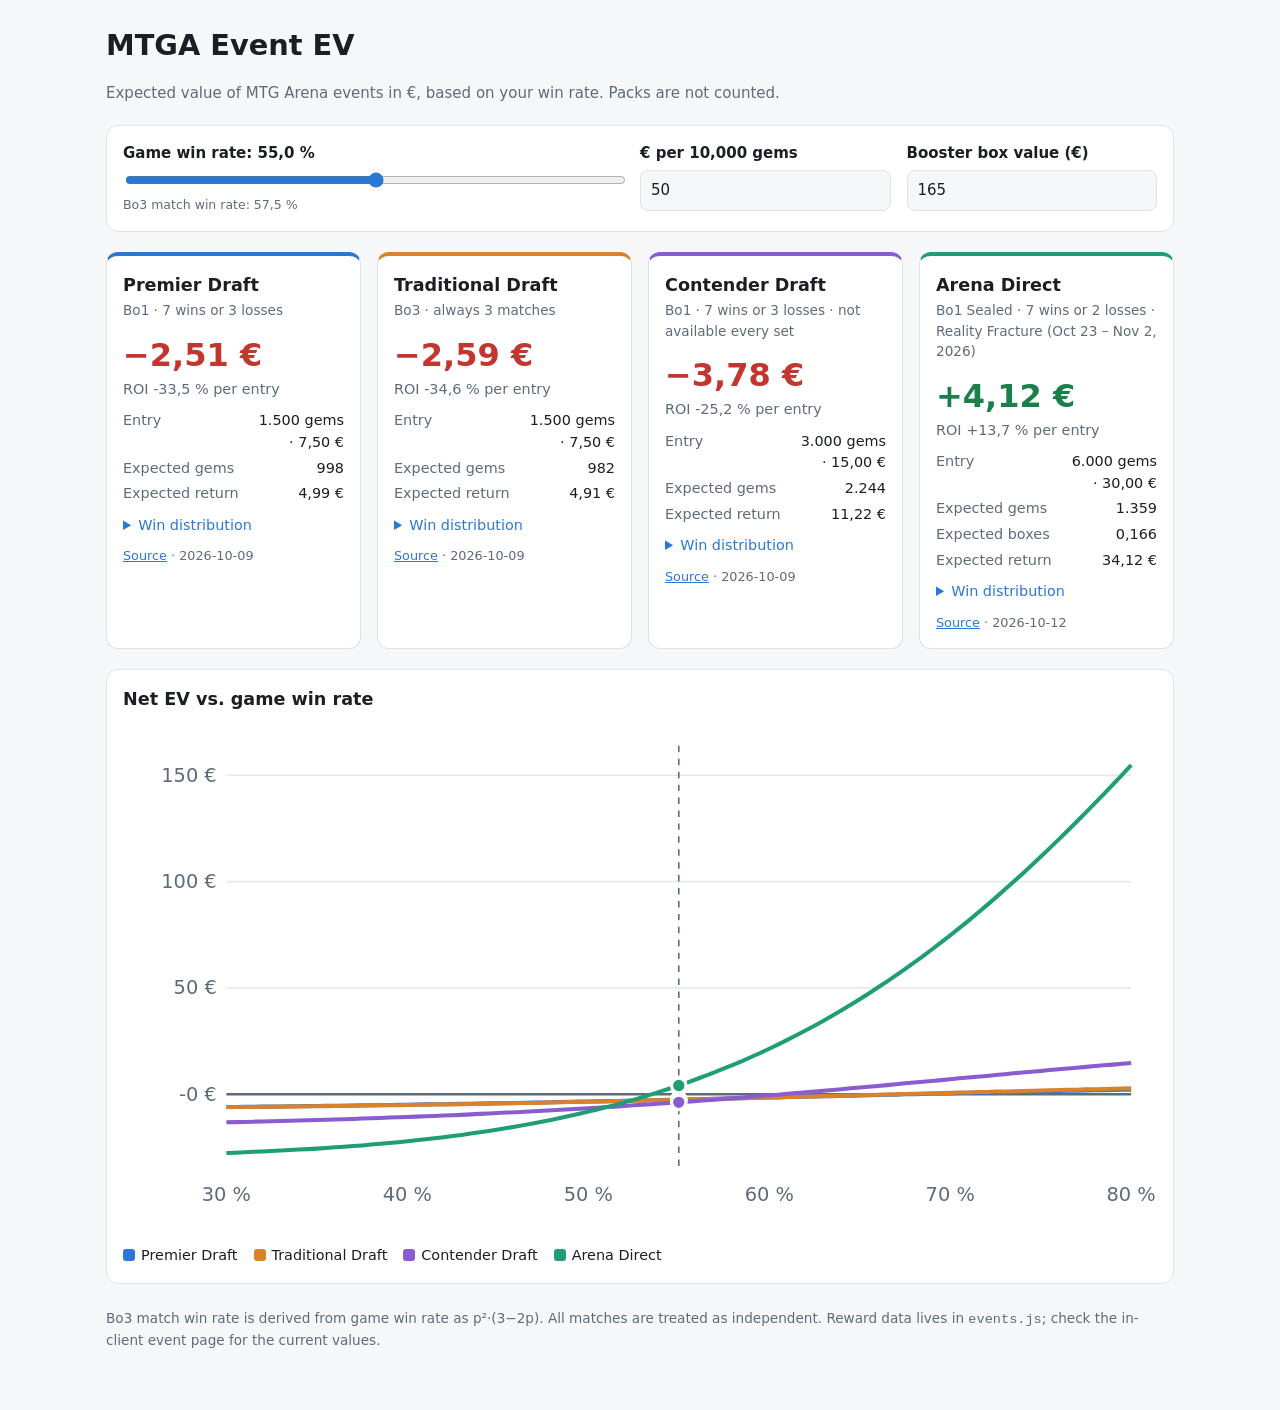
==== public/index.html @ d2ca75b6 "Add MTGA event EV calculator Static site computing expected value in EUR of Premier, Traditional, Co" ====
<!doctype html>
<html lang="en">
<head>
  <meta charset="utf-8">
  <meta name="viewport" content="width=device-width, initial-scale=1">
  <title>MTGA Event EV</title>
  <meta name="description" content="Expected value in € of MTG Arena events (Premier, Traditional, Contender Draft, Arena Direct) at your win rate.">
  <link rel="stylesheet" href="style.css">
</head>
<body>
  <main>
    <header>
      <h1>MTGA Event EV</h1>
      <p class="sub">Expected value of MTG Arena events in €, based on your win rate. Packs are not counted.</p>
    </header>

    <section class="controls">
      <div class="control wide">
        <label for="winrate">Game win rate: <strong id="winrate-out">55%</strong></label>
        <input type="range" id="winrate" min="30" max="80" step="0.5" value="55">
        <small id="bo3-out">Bo3 match win rate: –</small>
      </div>
      <div class="control">
        <label for="gemprice">€ per 10,000 gems</label>
        <input type="number" id="gemprice" min="0" step="0.01" value="50">
      </div>
      <div class="control">
        <label for="boxprice">Booster box value (€)</label>
        <input type="number" id="boxprice" min="0" step="1" value="165">
      </div>
    </section>

    <section id="cards" class="cards"></section>

    <section class="chart-wrap">
      <h2>Net EV vs. game win rate</h2>
      <div id="chart"></div>
      <div id="legend" class="legend"></div>
    </section>

    <footer>
      <p>Bo3 match win rate is derived from game win rate as p²·(3−2p). All matches are treated as independent. Reward data lives in <code>events.js</code>; check the in-client event page for the current values.</p>
    </footer>
  </main>
  <script src="events.js"></script>
  <script src="app.js"></script>
</body>
</html>
---- public/style.css ----
:root {
  --bg: #f6f7f9;
  --surface: #ffffff;
  --text: #1b1f24;
  --muted: #5f6b7a;
  --border: #dde2e8;
  --pos: #1a7f4b;
  --neg: #c2362f;
  --grid: #e6e9ee;
  --accent-ui: #2a78d6;
  color-scheme: light;
}
@media (prefers-color-scheme: dark) {
  :root {
    --bg: #12151a;
    --surface: #1b2027;
    --text: #e7eaee;
    --muted: #9aa5b3;
    --border: #2c333d;
    --pos: #4cc98a;
    --neg: #f0716a;
    --grid: #2a3039;
    --accent-ui: #5a9ff0;
    color-scheme: dark;
  }
}

* { box-sizing: border-box; }
body {
  margin: 0;
  background: var(--bg);
  color: var(--text);
  font: 15px/1.5 system-ui, -apple-system, "Segoe UI", Roboto, sans-serif;
}
main { max-width: 1100px; margin: 0 auto; padding: 24px 16px 48px; }
h1 { margin: 0 0 4px; font-size: 1.8rem; }
h2 { margin: 0; font-size: 1.1rem; }
.sub, .note, .roi, .src, footer, small { color: var(--muted); }
a { color: var(--accent-ui); }

.controls {
  display: grid;
  grid-template-columns: 2fr 1fr 1fr;
  gap: 16px;
  margin: 20px 0;
  padding: 16px;
  background: var(--surface);
  border: 1px solid var(--border);
  border-radius: 12px;
}
.control { display: flex; flex-direction: column; gap: 6px; }
.control label { font-weight: 600; }
.control input[type="number"] {
  padding: 8px 10px;
  font: inherit;
  color: var(--text);
  background: var(--bg);
  border: 1px solid var(--border);
  border-radius: 8px;
}
input[type="range"] { width: 100%; accent-color: var(--accent-ui); }

.cards {
  display: grid;
  grid-template-columns: repeat(auto-fill, minmax(240px, 1fr));
  gap: 16px;
}
.card {
  background: var(--surface);
  border: 1px solid var(--border);
  border-top: 4px solid var(--accent);
  border-radius: 12px;
  padding: 16px;
}
.note { margin: 2px 0 10px; font-size: 0.85rem; }
.net { font-size: 2rem; font-weight: 700; font-variant-numeric: tabular-nums; }
.net.pos { color: var(--pos); }
.net.neg { color: var(--neg); }
.roi { margin: 0 0 10px; font-size: 0.9rem; }
dl { display: grid; grid-template-columns: auto 1fr; gap: 4px 12px; margin: 0 0 10px; font-size: 0.9rem; }
dt { color: var(--muted); }
dd { margin: 0; text-align: right; font-variant-numeric: tabular-nums; }
details summary { cursor: pointer; font-size: 0.9rem; color: var(--accent-ui); }
table { width: 100%; border-collapse: collapse; margin-top: 8px; font-size: 0.85rem; font-variant-numeric: tabular-nums; }
th, td { padding: 3px 4px; text-align: left; border-bottom: 1px solid var(--border); }
th:nth-child(2), td:nth-child(2) { text-align: right; padding-right: 12px; }
.src { margin: 10px 0 0; font-size: 0.8rem; }

.chart-wrap {
  margin-top: 20px;
  padding: 16px;
  background: var(--surface);
  border: 1px solid var(--border);
  border-radius: 12px;
}
#chart svg { width: 100%; height: auto; display: block; margin-top: 8px; }
.grid { stroke: var(--grid); stroke-width: 1; }
.grid.zero { stroke: var(--muted); stroke-width: 1.5; }
.tick { fill: var(--muted); font-size: 12px; }
.marker { stroke: var(--muted); stroke-dasharray: 4 4; }
.dot { stroke: var(--surface); stroke-width: 2; }
.legend { display: flex; flex-wrap: wrap; gap: 8px 16px; margin-top: 8px; font-size: 0.9rem; }
.legend i { display: inline-block; width: 12px; height: 12px; border-radius: 3px; margin-right: 6px; vertical-align: -1px; }

footer { margin-top: 24px; font-size: 0.85rem; }

@media (max-width: 640px) {
  .controls { grid-template-columns: 1fr 1fr; }
  .control.wide { grid-column: 1 / -1; }
  h1 { font-size: 1.5rem; }
}
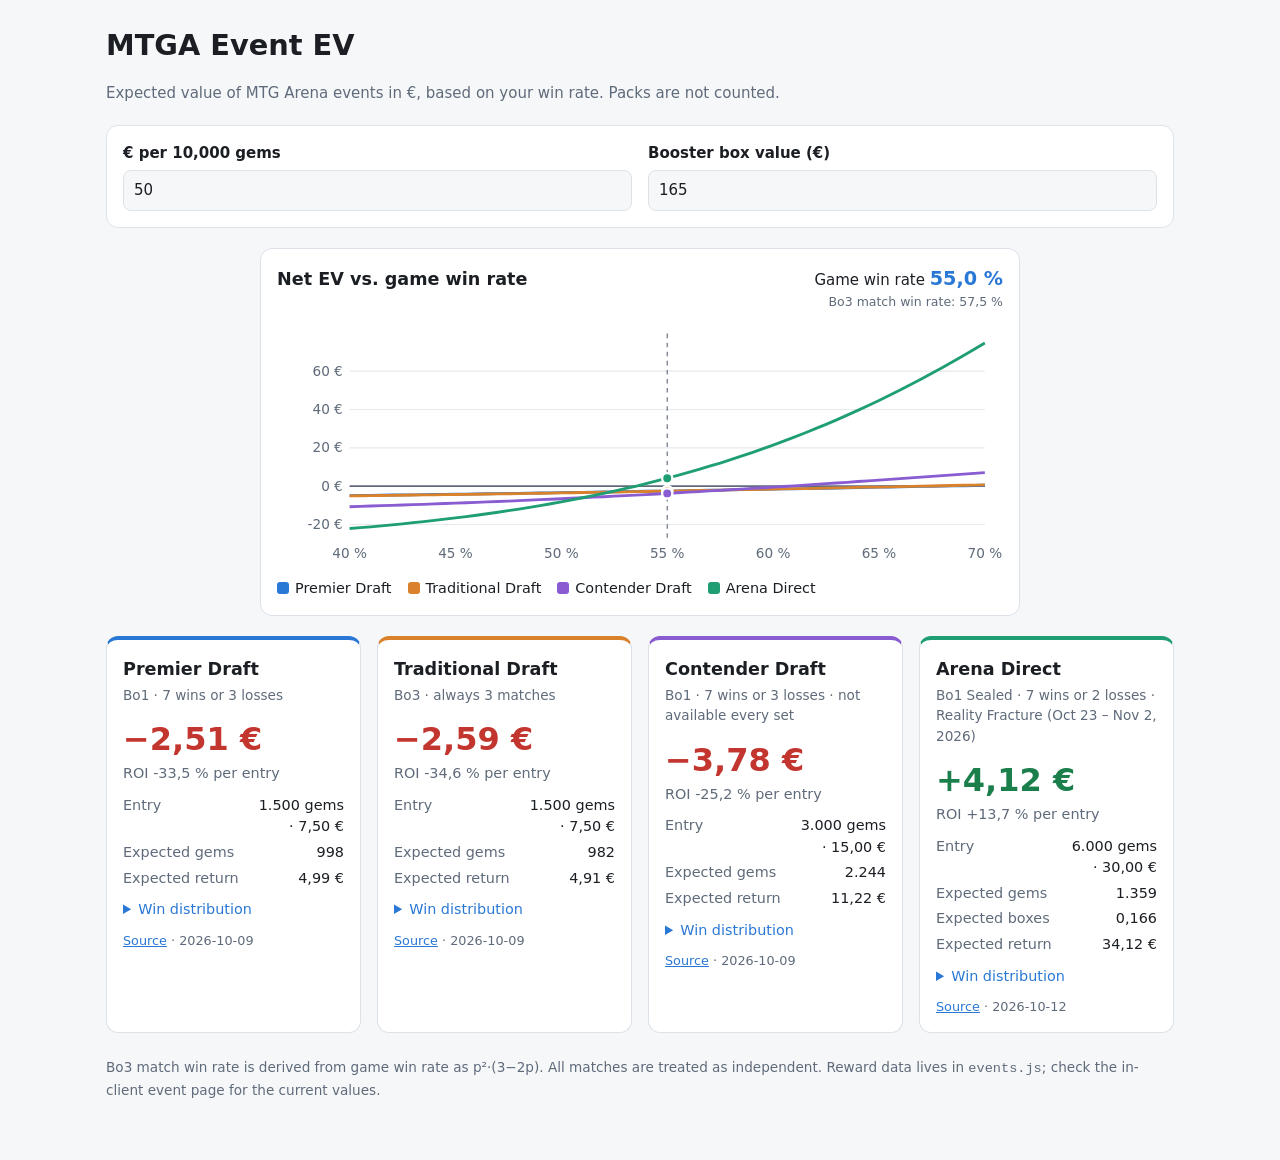
==== commit 44d2c5a6: "move slider into diagram" ====
--- a/public/index.html
+++ b/public/index.html
@@ -15,11 +15,6 @@
     </header>
 
     <section class="controls">
-      <div class="control wide">
-        <label for="winrate">Game win rate: <strong id="winrate-out">55%</strong></label>
-        <input type="range" id="winrate" min="30" max="80" step="0.5" value="55">
-        <small id="bo3-out">Bo3 match win rate: –</small>
-      </div>
       <div class="control">
         <label for="gemprice">€ per 10,000 gems</label>
         <input type="number" id="gemprice" min="0" step="0.01" value="50">
@@ -30,13 +25,20 @@
       </div>
     </section>
 
-    <section id="cards" class="cards"></section>
-
     <section class="chart-wrap">
-      <h2>Net EV vs. game win rate</h2>
-      <div id="chart"></div>
+      <div class="chart-head">
+        <h2>Net EV vs. game win rate</h2>
+        <div class="wr">
+          <span>Game win rate <strong id="winrate-out">55%</strong></span>
+          <small id="bo3-out">Bo3 match win rate: –</small>
+        </div>
+      </div>
+      <div id="chart" tabindex="0" role="slider" aria-label="Game win rate" aria-valuemin="40" aria-valuemax="70"
+           title="Click or drag to set your win rate (arrow keys work too)"></div>
       <div id="legend" class="legend"></div>
     </section>
+
+    <section id="cards" class="cards"></section>
 
     <footer>
       <p>Bo3 match win rate is derived from game win rate as p²·(3−2p). All matches are treated as independent. Reward data lives in <code>events.js</code>; check the in-client event page for the current values.</p>
--- a/public/style.css
+++ b/public/style.css
@@ -40,7 +40,7 @@
 
 .controls {
   display: grid;
-  grid-template-columns: 2fr 1fr 1fr;
+  grid-template-columns: 1fr 1fr;
   gap: 16px;
   margin: 20px 0;
   padding: 16px;
@@ -87,12 +87,18 @@
 .src { margin: 10px 0 0; font-size: 0.8rem; }
 
 .chart-wrap {
-  margin-top: 20px;
+  max-width: 760px;
+  margin: 0 auto 20px;
   padding: 16px;
   background: var(--surface);
   border: 1px solid var(--border);
   border-radius: 12px;
 }
+.chart-head { display: flex; flex-wrap: wrap; justify-content: space-between; align-items: baseline; gap: 4px 16px; }
+.wr { display: flex; flex-direction: column; align-items: flex-end; }
+.wr strong { font-size: 1.2rem; color: var(--accent-ui); }
+#chart { touch-action: none; cursor: ew-resize; }
+#chart:focus-visible { outline: 2px solid var(--accent-ui); outline-offset: 4px; border-radius: 4px; }
 #chart svg { width: 100%; height: auto; display: block; margin-top: 8px; }
 .grid { stroke: var(--grid); stroke-width: 1; }
 .grid.zero { stroke: var(--muted); stroke-width: 1.5; }
@@ -105,7 +111,6 @@
 footer { margin-top: 24px; font-size: 0.85rem; }
 
 @media (max-width: 640px) {
-  .controls { grid-template-columns: 1fr 1fr; }
-  .control.wide { grid-column: 1 / -1; }
+  .wr { align-items: flex-start; }
   h1 { font-size: 1.5rem; }
 }
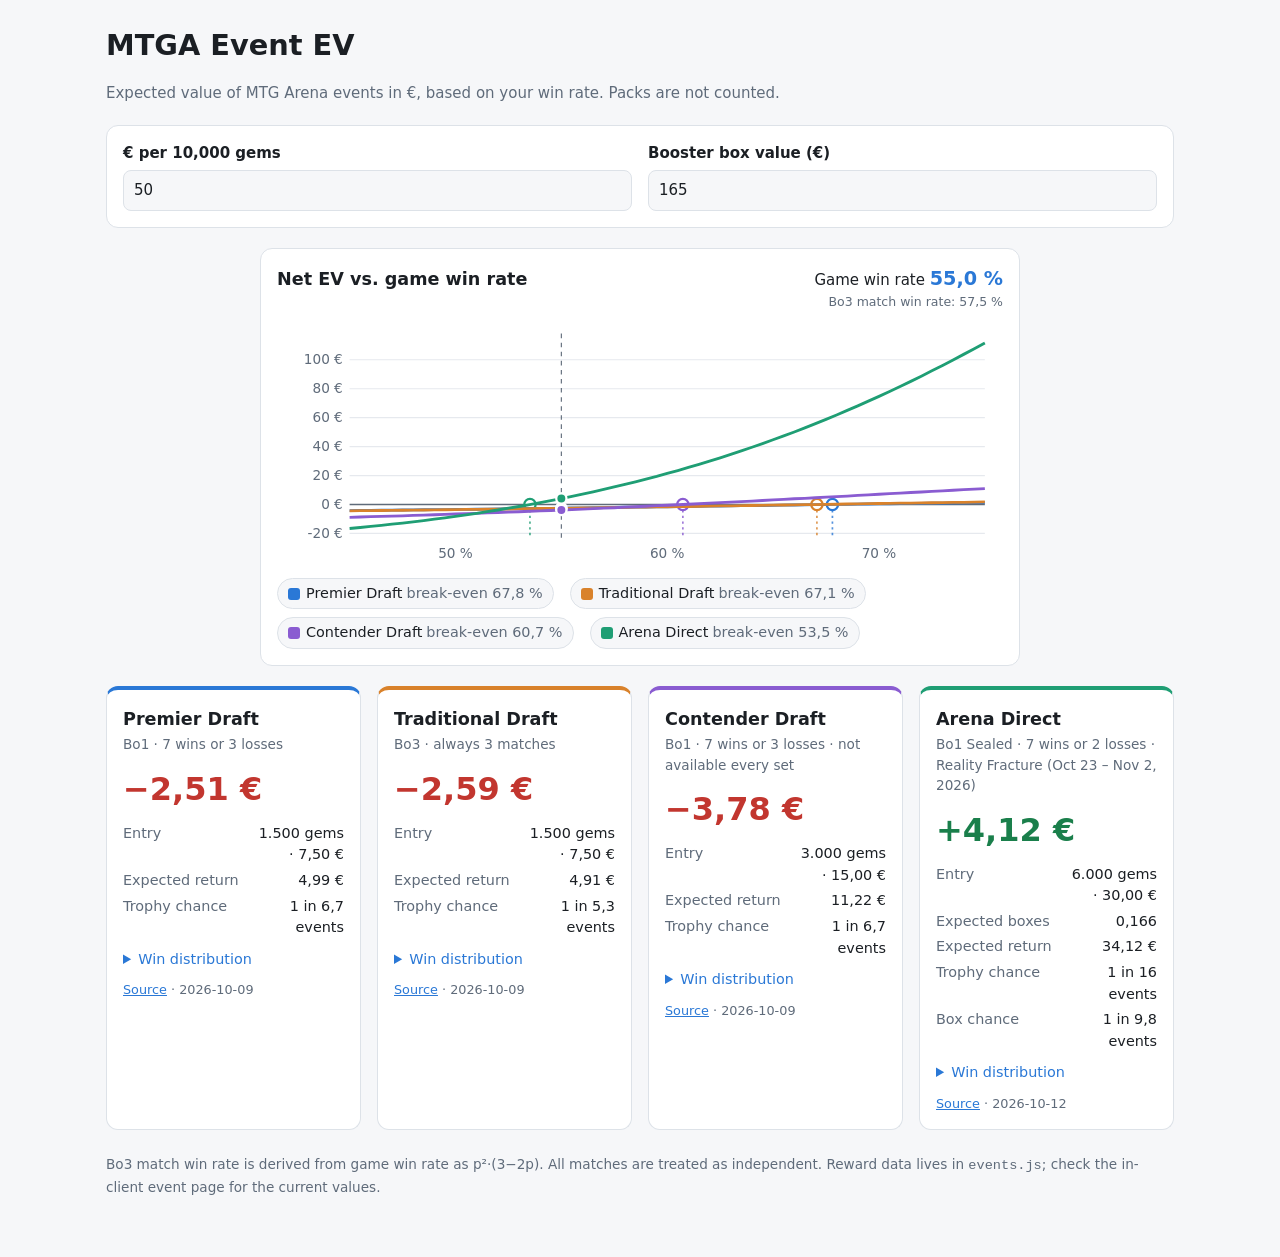
==== commit 16ec7941: "Add event toggles, box chance and simplify event cards - Legend entries toggle events in chart and c" ====
--- a/public/index.html
+++ b/public/index.html
@@ -33,7 +33,7 @@
           <small id="bo3-out">Bo3 match win rate: –</small>
         </div>
       </div>
-      <div id="chart" tabindex="0" role="slider" aria-label="Game win rate" aria-valuemin="40" aria-valuemax="70"
+      <div id="chart" tabindex="0" role="slider" aria-label="Game win rate" aria-valuemin="45" aria-valuemax="75"
            title="Click or drag to set your win rate (arrow keys work too)"></div>
       <div id="legend" class="legend"></div>
     </section>
--- a/public/style.css
+++ b/public/style.css
@@ -35,7 +35,7 @@
 main { max-width: 1100px; margin: 0 auto; padding: 24px 16px 48px; }
 h1 { margin: 0 0 4px; font-size: 1.8rem; }
 h2 { margin: 0; font-size: 1.1rem; }
-.sub, .note, .roi, .src, footer, small { color: var(--muted); }
+.sub, .note, .src, footer, small { color: var(--muted); }
 a { color: var(--accent-ui); }
 
 .controls {
@@ -73,10 +73,9 @@
   padding: 16px;
 }
 .note { margin: 2px 0 10px; font-size: 0.85rem; }
-.net { font-size: 2rem; font-weight: 700; font-variant-numeric: tabular-nums; }
+.net { margin-bottom: 10px; font-size: 2rem; font-weight: 700; font-variant-numeric: tabular-nums; }
 .net.pos { color: var(--pos); }
 .net.neg { color: var(--neg); }
-.roi { margin: 0 0 10px; font-size: 0.9rem; }
 dl { display: grid; grid-template-columns: auto 1fr; gap: 4px 12px; margin: 0 0 10px; font-size: 0.9rem; }
 dt { color: var(--muted); }
 dd { margin: 0; text-align: right; font-variant-numeric: tabular-nums; }
@@ -106,6 +105,24 @@
 .marker { stroke: var(--muted); stroke-dasharray: 4 4; }
 .dot { stroke: var(--surface); stroke-width: 2; }
 .legend { display: flex; flex-wrap: wrap; gap: 8px 16px; margin-top: 8px; font-size: 0.9rem; }
+.toggle {
+  display: inline-flex;
+  align-items: center;
+  padding: 4px 10px;
+  font: inherit;
+  color: var(--text);
+  background: var(--bg);
+  border: 1px solid var(--border);
+  border-radius: 999px;
+  cursor: pointer;
+}
+.toggle:hover { border-color: var(--muted); }
+.toggle.off { opacity: 0.45; }
+.toggle.off i { background: transparent !important; outline: 2px solid var(--muted); outline-offset: -2px; }
+.toggle.off, .toggle.off em { text-decoration: line-through; }
+.legend em { font-style: normal; color: var(--muted); margin-left: 4px; }
+.be-line { stroke-width: 1.5; stroke-dasharray: 2 3; opacity: 0.8; }
+.be-ring { fill: var(--surface); stroke-width: 2; }
 .legend i { display: inline-block; width: 12px; height: 12px; border-radius: 3px; margin-right: 6px; vertical-align: -1px; }
 
 footer { margin-top: 24px; font-size: 0.85rem; }
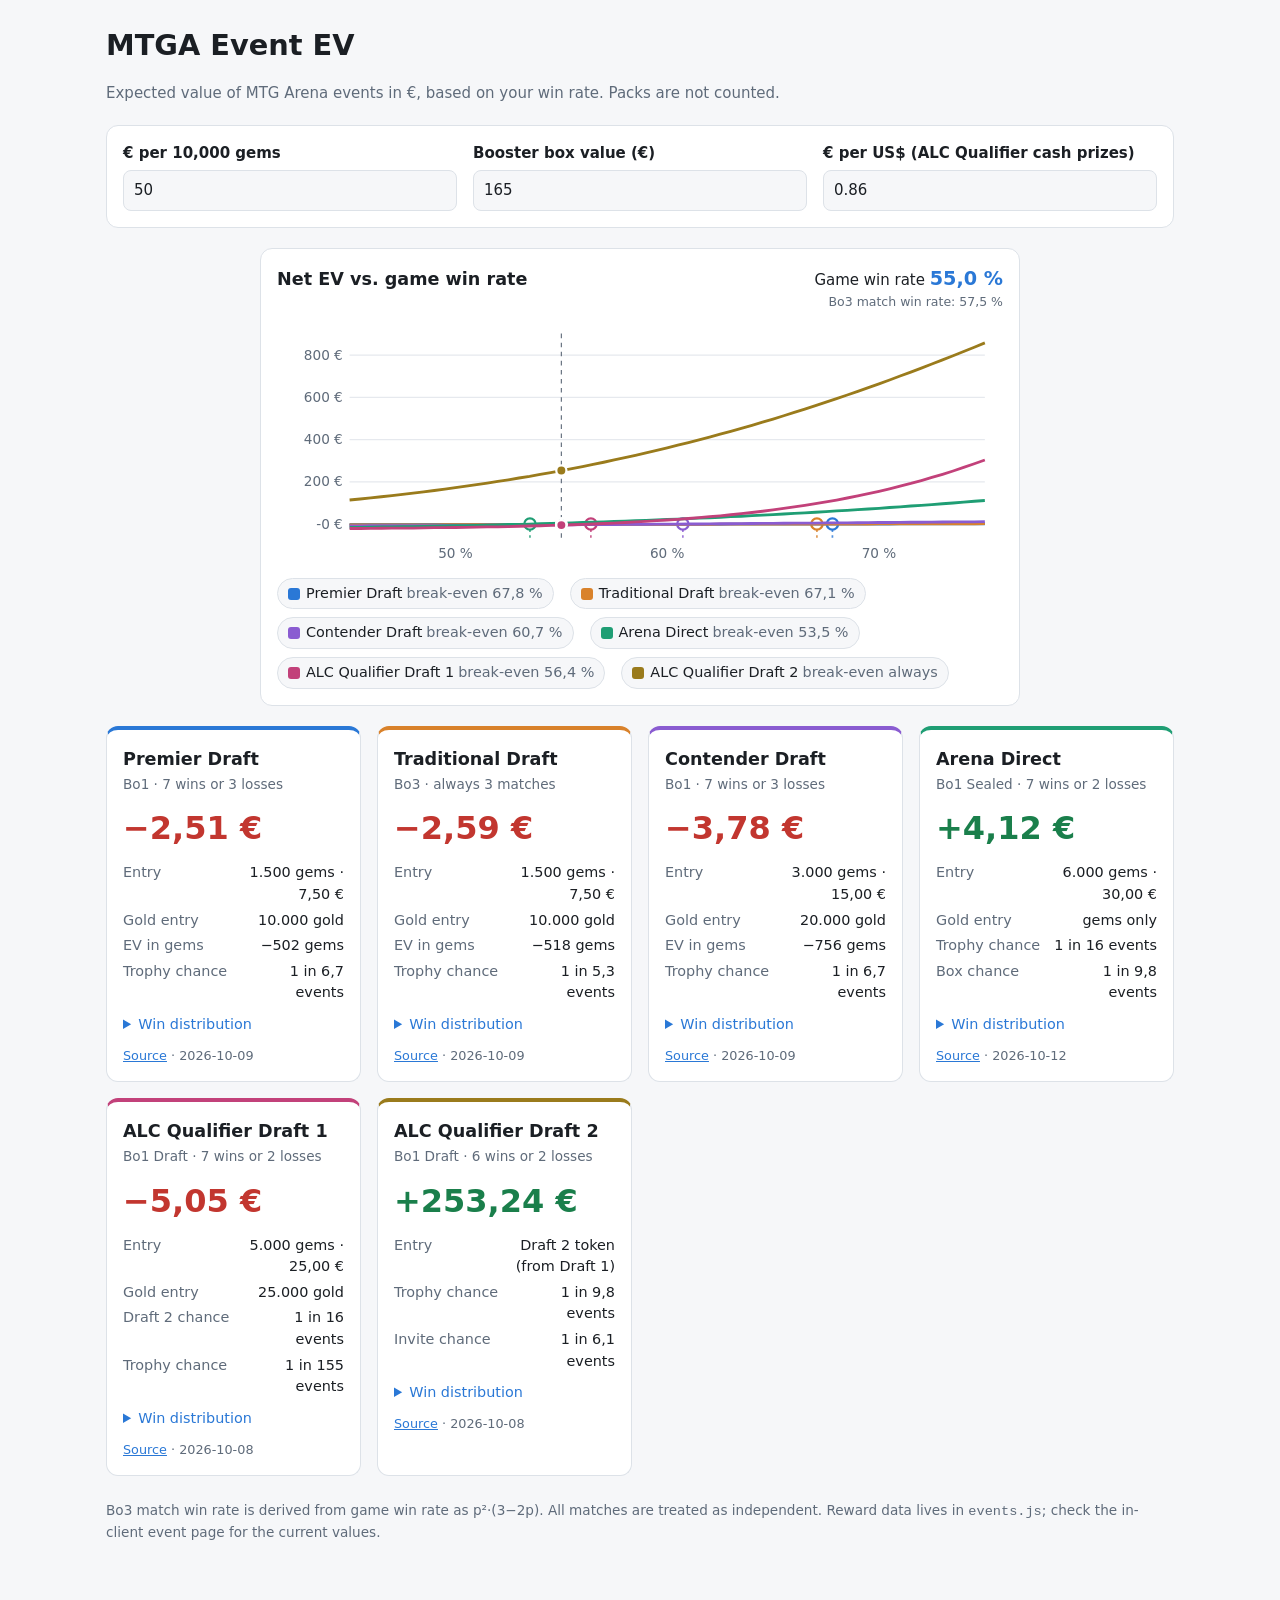
==== commit 1ff4b635: "Add ALC Qualifier Draft 1 and 2, gold entry prices - Add Arena Limited Championship Qualifier Draft " ====
--- a/public/index.html
+++ b/public/index.html
@@ -4,7 +4,7 @@
   <meta charset="utf-8">
   <meta name="viewport" content="width=device-width, initial-scale=1">
   <title>MTGA Event EV</title>
-  <meta name="description" content="Expected value in € of MTG Arena events (Premier, Traditional, Contender Draft, Arena Direct) at your win rate.">
+  <meta name="description" content="Expected value in € of MTG Arena events (Premier, Traditional, Contender Draft, Arena Direct, ALC Qualifier) at your win rate.">
   <link rel="stylesheet" href="style.css">
 </head>
 <body>
@@ -22,6 +22,10 @@
       <div class="control">
         <label for="boxprice">Booster box value (€)</label>
         <input type="number" id="boxprice" min="0" step="1" value="165">
+      </div>
+      <div class="control">
+        <label for="usdrate">€ per US$ (ALC Qualifier cash prizes)</label>
+        <input type="number" id="usdrate" min="0" step="0.01" value="0.86">
       </div>
     </section>
 
--- a/public/style.css
+++ b/public/style.css
@@ -40,7 +40,7 @@
 
 .controls {
   display: grid;
-  grid-template-columns: 1fr 1fr;
+  grid-template-columns: repeat(auto-fit, minmax(180px, 1fr));
   gap: 16px;
   margin: 20px 0;
   padding: 16px;
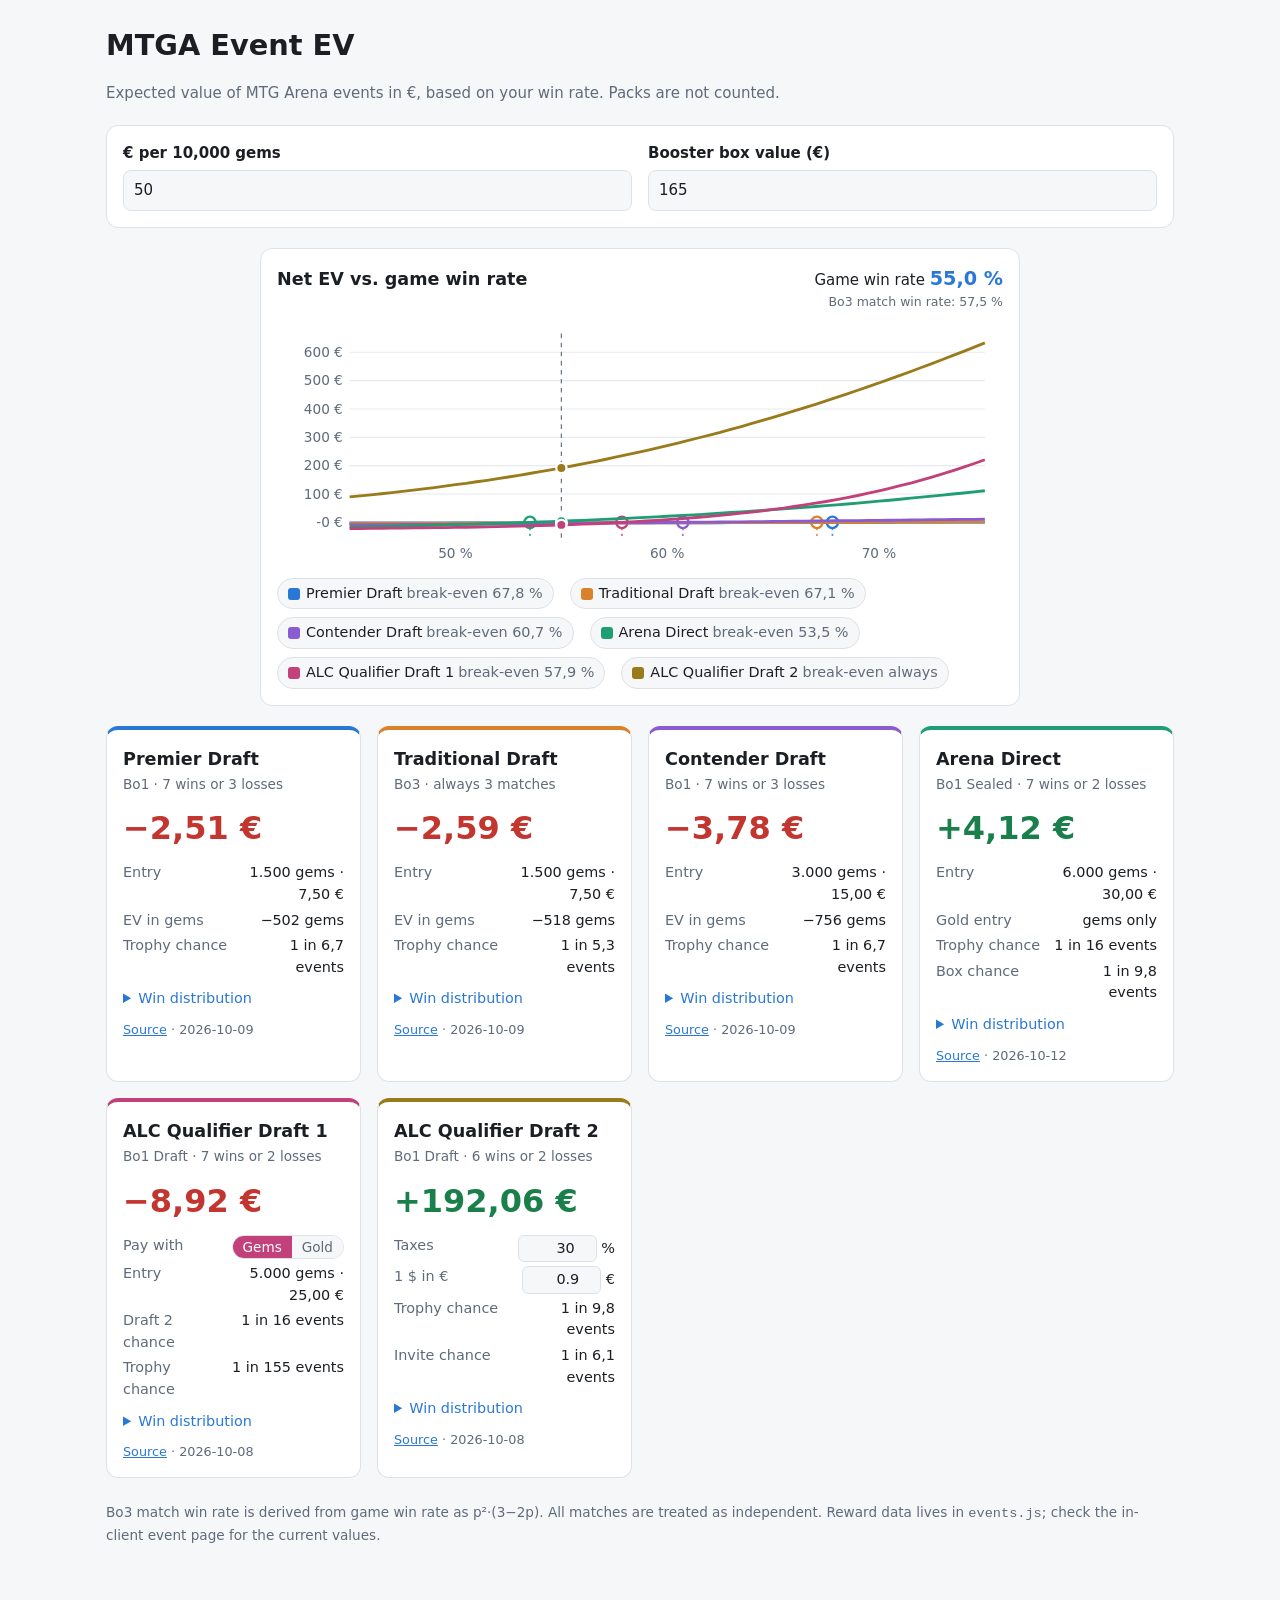
==== commit 8233749f: "Add gold/gems switch and cash tax settings for ALC Qualifier - ALC Qualifier Draft 1: switch between" ====
--- a/public/index.html
+++ b/public/index.html
@@ -22,10 +22,6 @@
       <div class="control">
         <label for="boxprice">Booster box value (€)</label>
         <input type="number" id="boxprice" min="0" step="1" value="165">
-      </div>
-      <div class="control">
-        <label for="usdrate">€ per US$ (ALC Qualifier cash prizes)</label>
-        <input type="number" id="usdrate" min="0" step="0.01" value="0.86">
       </div>
     </section>
 
--- a/public/style.css
+++ b/public/style.css
@@ -79,6 +79,28 @@
 dl { display: grid; grid-template-columns: auto 1fr; gap: 4px 12px; margin: 0 0 10px; font-size: 0.9rem; }
 dt { color: var(--muted); }
 dd { margin: 0; text-align: right; font-variant-numeric: tabular-nums; }
+.mini {
+  width: 5.5em;
+  padding: 2px 6px;
+  font: inherit;
+  text-align: right;
+  color: var(--text);
+  background: var(--bg);
+  border: 1px solid var(--border);
+  border-radius: 6px;
+}
+dt label { cursor: pointer; }
+.seg { display: inline-flex; border: 1px solid var(--border); border-radius: 999px; overflow: hidden; }
+.seg button {
+  padding: 1px 10px;
+  font: inherit;
+  font-size: 0.85rem;
+  color: var(--muted);
+  background: var(--bg);
+  border: 0;
+  cursor: pointer;
+}
+.seg button[aria-pressed="true"] { color: #fff; background: var(--accent, var(--accent-ui)); }
 details summary { cursor: pointer; font-size: 0.9rem; color: var(--accent-ui); }
 table { width: 100%; border-collapse: collapse; margin-top: 8px; font-size: 0.85rem; font-variant-numeric: tabular-nums; }
 th, td { padding: 3px 4px; text-align: left; border-bottom: 1px solid var(--border); }
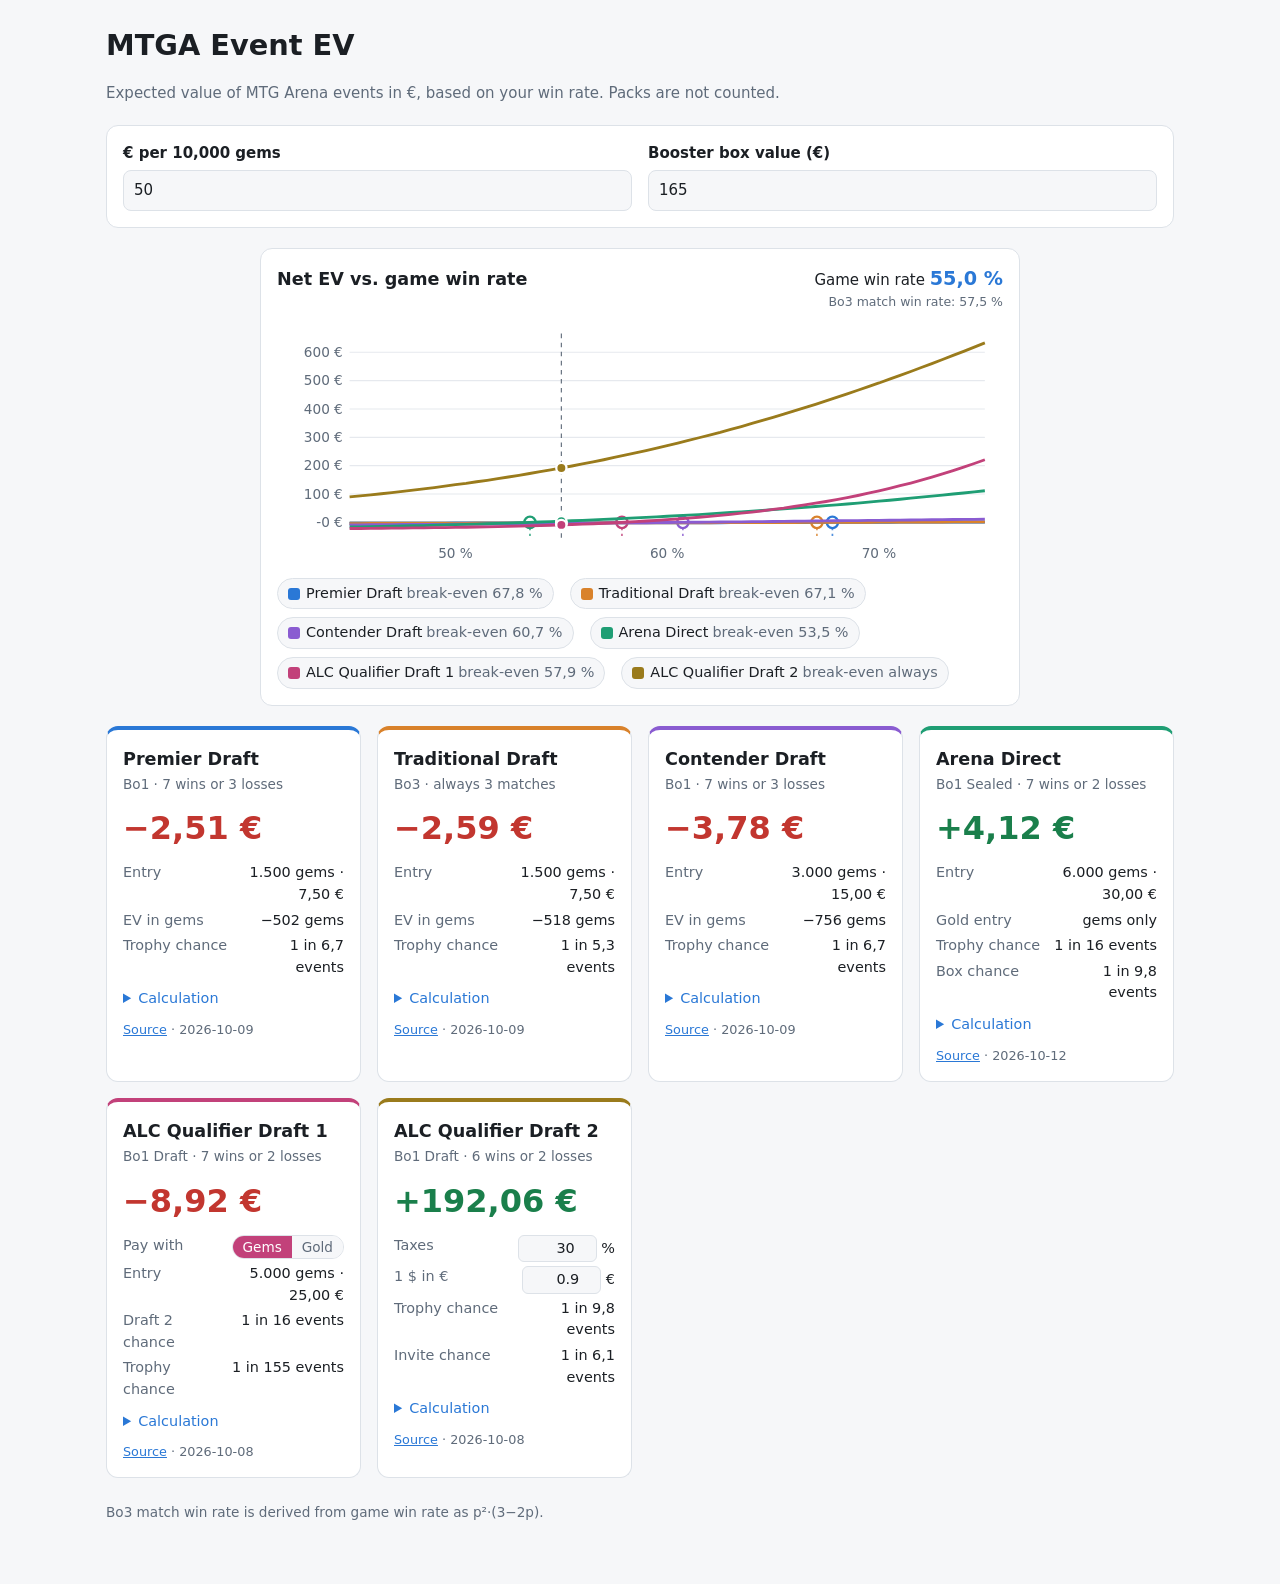
==== commit bfe9fedf: "Show step-by-step calculation on event cards - Replace win distribution with a Calculation section d" ====
--- a/public/index.html
+++ b/public/index.html
@@ -41,7 +41,7 @@
     <section id="cards" class="cards"></section>
 
     <footer>
-      <p>Bo3 match win rate is derived from game win rate as p²·(3−2p). All matches are treated as independent. Reward data lives in <code>events.js</code>; check the in-client event page for the current values.</p>
+      <p>Bo3 match win rate is derived from game win rate as p²·(3−2p).</p>
     </footer>
   </main>
   <script src="events.js"></script>
--- a/public/style.css
+++ b/public/style.css
@@ -105,6 +105,10 @@
 table { width: 100%; border-collapse: collapse; margin-top: 8px; font-size: 0.85rem; font-variant-numeric: tabular-nums; }
 th, td { padding: 3px 4px; text-align: left; border-bottom: 1px solid var(--border); }
 th:nth-child(2), td:nth-child(2) { text-align: right; padding-right: 12px; }
+.calc { margin: 8px 0; padding-left: 1.3em; font-size: 0.8rem; color: var(--muted); }
+.calc li { margin-bottom: 4px; }
+.calc b { color: var(--text); }
+.calc-table tfoot td { font-weight: 600; border-bottom: 0; }
 .src { margin: 10px 0 0; font-size: 0.8rem; }
 
 .chart-wrap {
